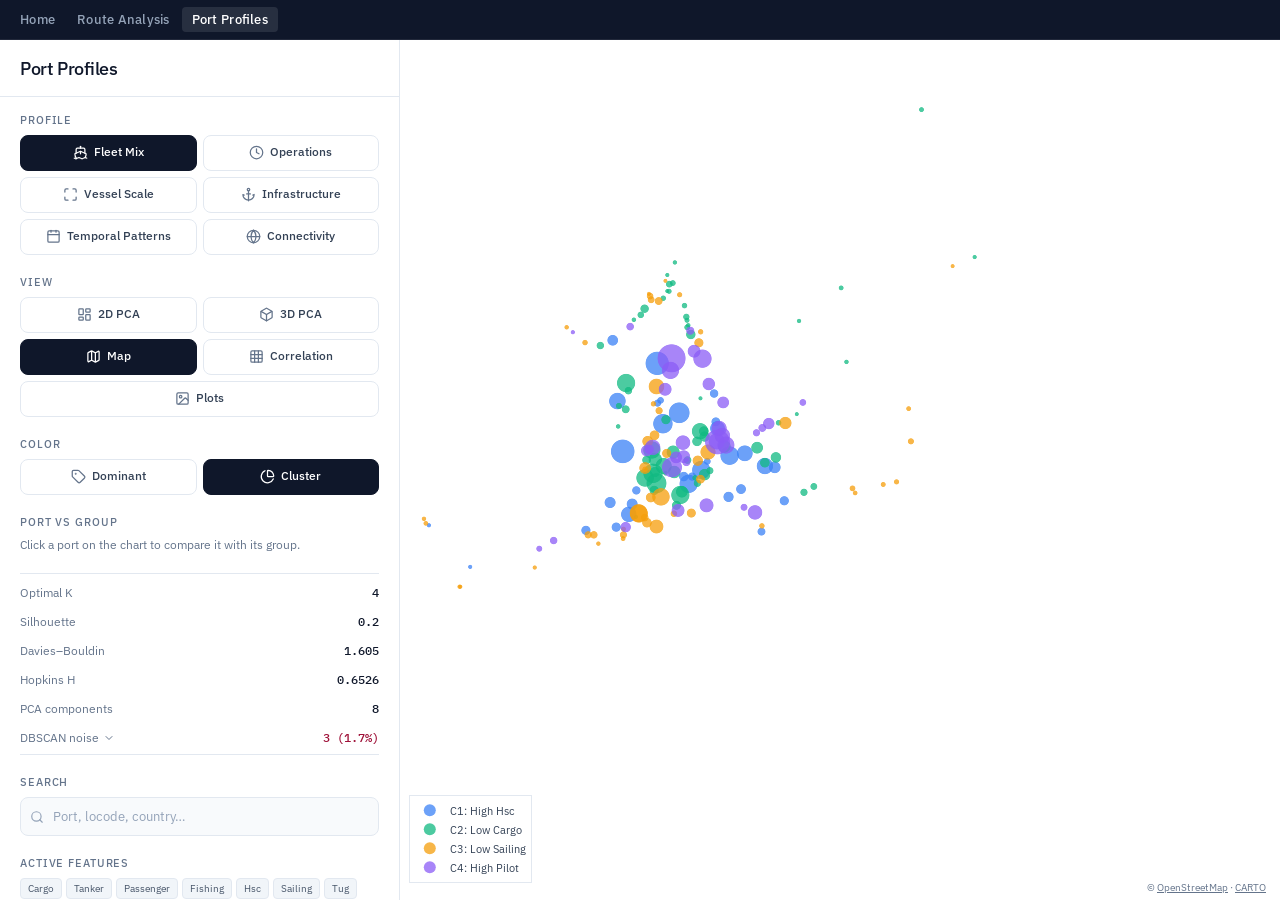
==== port_dashboard.html @ ca010302 "Deploy updated maritime dashboards suite and verification plots" ====
<!DOCTYPE html><html lang="en"> <head><meta charset="UTF-8"><meta name="viewport" content="width=device-width, initial-scale=1.0"><title>Port Profiles</title><link rel="preconnect" href="https://fonts.googleapis.com"><link rel="preconnect" href="https://fonts.gstatic.com" crossorigin><link href="https://fonts.googleapis.com/css2?family=IBM+Plex+Mono:wght@400;500&family=IBM+Plex+Sans:wght@400;500;600;700&display=swap" rel="stylesheet"><link rel="stylesheet" href="./_astro/index.-BiP01mc.css">
<link rel="stylesheet" href="./_astro/port_dashboard.BfsvwKS2.css"></head> <body class="port-dashboard"> <a class="skip-link" href="#main">Skip to content</a> <header class="app-bar"> <nav class="app-nav" aria-label="Site"> <a href="index.html"> Home </a><a href="routes_map.html"> Route Analysis </a><a href="port_dashboard.html" class="active" aria-current="page"> Port Profiles </a> </nav> <button type="button" class="app-bar__controls" id="sidebarToggle" aria-expanded="false" aria-controls="sidebar">
Controls
</button> </header> <script>
  (function () {
    var btn = document.getElementById("sidebarToggle");
    if (!btn) return;
    function setOpen(open) {
      document.body.classList.toggle("sidebar-open", open);
      btn.setAttribute("aria-expanded", open ? "true" : "false");
    }
    btn.addEventListener("click", function (e) {
      e.stopPropagation();
      setOpen(!document.body.classList.contains("sidebar-open"));
    });
    document.addEventListener("click", function (e) {
      if (!document.body.classList.contains("sidebar-open")) return;
      var t = e.target;
      if (!(t instanceof Element)) return;
      if (t.closest("#sidebar") || t.closest("#sidebarToggle")) return;
      setOpen(false);
    });
    window.addEventListener("resize", function () {
      if (window.innerWidth > 1100) setOpen(false);
    });
  })();
</script> <div id="main">  <style>astro-island,astro-slot,astro-static-slot{display:contents}</style><script>(()=>{var e=async t=>{await(await t())()};(self.Astro||(self.Astro={})).load=e;window.dispatchEvent(new Event("astro:load"));})();</script><script>(()=>{var A=Object.defineProperty;var g=(i,o,a)=>o in i?A(i,o,{enumerable:!0,configurable:!0,writable:!0,value:a}):i[o]=a;var d=(i,o,a)=>g(i,typeof o!="symbol"?o+"":o,a);{let i={0:t=>m(t),1:t=>a(t),2:t=>new RegExp(t),3:t=>new Date(t),4:t=>new Map(a(t)),5:t=>new Set(a(t)),6:t=>BigInt(t),7:t=>new URL(t),8:t=>new Uint8Array(t),9:t=>new Uint16Array(t),10:t=>new Uint32Array(t),11:t=>1/0*t},o=t=>{let[l,e]=t;return l in i?i[l](e):void 0},a=t=>t.map(o),m=t=>typeof t!="object"||t===null?t:Object.fromEntries(Object.entries(t).map(([l,e])=>[l,o(e)]));class y extends HTMLElement{constructor(){super(...arguments);d(this,"Component");d(this,"hydrator");d(this,"hydrate",async()=>{var b;if(!this.hydrator||!this.isConnected)return;let e=(b=this.parentElement)==null?void 0:b.closest("astro-island[ssr]");if(e){e.addEventListener("astro:hydrate",this.hydrate,{once:!0});return}let c=this.querySelectorAll("astro-slot"),n={},h=this.querySelectorAll("template[data-astro-template]");for(let r of h){let s=r.closest(this.tagName);s!=null&&s.isSameNode(this)&&(n[r.getAttribute("data-astro-template")||"default"]=r.innerHTML,r.remove())}for(let r of c){let s=r.closest(this.tagName);s!=null&&s.isSameNode(this)&&(n[r.getAttribute("name")||"default"]=r.innerHTML)}let p;try{p=this.hasAttribute("props")?m(JSON.parse(this.getAttribute("props"))):{}}catch(r){let s=this.getAttribute("component-url")||"<unknown>",v=this.getAttribute("component-export");throw v&&(s+=` (export ${v})`),console.error(`[hydrate] Error parsing props for component ${s}`,this.getAttribute("props"),r),r}let u;await this.hydrator(this)(this.Component,p,n,{client:this.getAttribute("client")}),this.removeAttribute("ssr"),this.dispatchEvent(new CustomEvent("astro:hydrate"))});d(this,"unmount",()=>{this.isConnected||this.dispatchEvent(new CustomEvent("astro:unmount"))})}disconnectedCallback(){document.removeEventListener("astro:after-swap",this.unmount),document.addEventListener("astro:after-swap",this.unmount,{once:!0})}connectedCallback(){if(!this.hasAttribute("await-children")||document.readyState==="interactive"||document.readyState==="complete")this.childrenConnectedCallback();else{let e=()=>{document.removeEventListener("DOMContentLoaded",e),c.disconnect(),this.childrenConnectedCallback()},c=new MutationObserver(()=>{var n;((n=this.lastChild)==null?void 0:n.nodeType)===Node.COMMENT_NODE&&this.lastChild.nodeValue==="astro:end"&&(this.lastChild.remove(),e())});c.observe(this,{childList:!0}),document.addEventListener("DOMContentLoaded",e)}}async childrenConnectedCallback(){let e=this.getAttribute("before-hydration-url");e&&await import(e),this.start()}async start(){let e=JSON.parse(this.getAttribute("opts")),c=this.getAttribute("client");if(Astro[c]===void 0){window.addEventListener(`astro:${c}`,()=>this.start(),{once:!0});return}try{await Astro[c](async()=>{let n=this.getAttribute("renderer-url"),[h,{default:p}]=await Promise.all([import(this.getAttribute("component-url")),n?import(n):()=>()=>{}]),u=this.getAttribute("component-export")||"default";if(!u.includes("."))this.Component=h[u];else{this.Component=h;for(let f of u.split("."))this.Component=this.Component[f]}return this.hydrator=p,this.hydrate},e,this)}catch(n){console.error(`[astro-island] Error hydrating ${this.getAttribute("component-url")}`,n)}}attributeChangedCallback(){this.hydrate()}}d(y,"observedAttributes",["props"]),customElements.get("astro-island")||customElements.define("astro-island",y)}})();</script><astro-island uid="Z1Ybyt6" prefix="r1" component-url="./_astro/PortDashboardApp.Bq33Ohit.js" component-export="PortDashboardApp" renderer-url="./_astro/client.Bz692-Ao.js" props="{}" ssr client="load" opts="{&quot;name&quot;:&quot;PortDashboardApp&quot;,&quot;value&quot;:true}" await-children><div class="main-container"><aside id="sidebar"><header class="sidebar-header"><h1>Port Profiles</h1></header><div class="controls"><div class="control-section"><h2 class="section-title">Profile</h2><div class="btn-grid" style="grid-template-columns:repeat(2, minmax(0, 1fr))"><button type="button" aria-pressed="true" class="toggle-btn is-active"><svg xmlns="http://www.w3.org/2000/svg" width="24" height="24" viewBox="0 0 24 24" fill="none" stroke="currentColor" stroke-width="2" stroke-linecap="round" stroke-linejoin="round" class="lucide lucide-ship" aria-hidden="true"><path d="M12 10.189V14"></path><path d="M12 2v3"></path><path d="M19 13V7a2 2 0 0 0-2-2H7a2 2 0 0 0-2 2v6"></path><path d="M19.38 20A11.6 11.6 0 0 0 21 14l-8.188-3.639a2 2 0 0 0-1.624 0L3 14a11.6 11.6 0 0 0 2.81 7.76"></path><path d="M2 21c.6.5 1.2 1 2.5 1 2.5 0 2.5-2 5-2 1.3 0 1.9.5 2.5 1s1.2 1 2.5 1c2.5 0 2.5-2 5-2 1.3 0 1.9.5 2.5 1"></path></svg> <!-- -->Fleet Mix</button><button type="button" aria-pressed="false" class="toggle-btn"><svg xmlns="http://www.w3.org/2000/svg" width="24" height="24" viewBox="0 0 24 24" fill="none" stroke="currentColor" stroke-width="2" stroke-linecap="round" stroke-linejoin="round" class="lucide lucide-clock" aria-hidden="true"><circle cx="12" cy="12" r="10"></circle><path d="M12 6v6l4 2"></path></svg> <!-- -->Operations</button><button type="button" aria-pressed="false" class="toggle-btn"><svg xmlns="http://www.w3.org/2000/svg" width="24" height="24" viewBox="0 0 24 24" fill="none" stroke="currentColor" stroke-width="2" stroke-linecap="round" stroke-linejoin="round" class="lucide lucide-maximize" aria-hidden="true"><path d="M8 3H5a2 2 0 0 0-2 2v3"></path><path d="M21 8V5a2 2 0 0 0-2-2h-3"></path><path d="M3 16v3a2 2 0 0 0 2 2h3"></path><path d="M16 21h3a2 2 0 0 0 2-2v-3"></path></svg> <!-- -->Vessel Scale</button><button type="button" aria-pressed="false" class="toggle-btn"><svg xmlns="http://www.w3.org/2000/svg" width="24" height="24" viewBox="0 0 24 24" fill="none" stroke="currentColor" stroke-width="2" stroke-linecap="round" stroke-linejoin="round" class="lucide lucide-anchor" aria-hidden="true"><path d="M12 6v16"></path><path d="m19 13 2-1a9 9 0 0 1-18 0l2 1"></path><path d="M9 11h6"></path><circle cx="12" cy="4" r="2"></circle></svg> <!-- -->Infrastructure</button><button type="button" aria-pressed="false" class="toggle-btn"><svg xmlns="http://www.w3.org/2000/svg" width="24" height="24" viewBox="0 0 24 24" fill="none" stroke="currentColor" stroke-width="2" stroke-linecap="round" stroke-linejoin="round" class="lucide lucide-calendar" aria-hidden="true"><path d="M8 2v3"></path><path d="M16 2v3"></path><rect x="3" y="3" width="18" height="18" rx="2"></rect><path d="M3 9h18"></path></svg> <!-- -->Temporal Patterns</button><button type="button" aria-pressed="false" class="toggle-btn"><svg xmlns="http://www.w3.org/2000/svg" width="24" height="24" viewBox="0 0 24 24" fill="none" stroke="currentColor" stroke-width="2" stroke-linecap="round" stroke-linejoin="round" class="lucide lucide-globe" aria-hidden="true"><circle cx="12" cy="12" r="10"></circle><path d="M12 2a14.5 14.5 0 0 0 0 20 14.5 14.5 0 0 0 0-20"></path><path d="M2 12h20"></path></svg> <!-- -->Connectivity</button></div></div><div class="control-section"><h2 class="section-title">View</h2><div class="btn-grid" style="grid-template-columns:repeat(2, minmax(0, 1fr))"><button type="button" aria-pressed="false" class="toggle-btn"><svg xmlns="http://www.w3.org/2000/svg" width="24" height="24" viewBox="0 0 24 24" fill="none" stroke="currentColor" stroke-width="2" stroke-linecap="round" stroke-linejoin="round" class="lucide lucide-layout-dashboard" aria-hidden="true"><rect width="7" height="9" x="3" y="3" rx="1"></rect><rect width="7" height="5" x="14" y="3" rx="1"></rect><rect width="7" height="9" x="14" y="12" rx="1"></rect><rect width="7" height="5" x="3" y="16" rx="1"></rect></svg> <!-- -->2D PCA</button><button type="button" aria-pressed="false" class="toggle-btn"><svg xmlns="http://www.w3.org/2000/svg" width="24" height="24" viewBox="0 0 24 24" fill="none" stroke="currentColor" stroke-width="2" stroke-linecap="round" stroke-linejoin="round" class="lucide lucide-box" aria-hidden="true"><path d="M21 8a2 2 0 0 0-1-1.73l-7-4a2 2 0 0 0-2 0l-7 4A2 2 0 0 0 3 8v8a2 2 0 0 0 1 1.73l7 4a2 2 0 0 0 2 0l7-4A2 2 0 0 0 21 16Z"></path><path d="m3.3 7 8.7 5 8.7-5"></path><path d="M12 22V12"></path></svg> <!-- -->3D PCA</button><button type="button" aria-pressed="true" class="toggle-btn is-active"><svg xmlns="http://www.w3.org/2000/svg" width="24" height="24" viewBox="0 0 24 24" fill="none" stroke="currentColor" stroke-width="2" stroke-linecap="round" stroke-linejoin="round" class="lucide lucide-map" aria-hidden="true"><path d="M14.106 5.553a2 2 0 0 0 1.788 0l3.659-1.83A1 1 0 0 1 21 4.619v12.764a1 1 0 0 1-.553.894l-4.553 2.277a2 2 0 0 1-1.788 0l-4.212-2.106a2 2 0 0 0-1.788 0l-3.659 1.83A1 1 0 0 1 3 19.381V6.618a1 1 0 0 1 .553-.894l4.553-2.277a2 2 0 0 1 1.788 0z"></path><path d="M15 5.764v15"></path><path d="M9 3.236v15"></path></svg> <!-- -->Map</button><button type="button" aria-pressed="false" class="toggle-btn"><svg xmlns="http://www.w3.org/2000/svg" width="24" height="24" viewBox="0 0 24 24" fill="none" stroke="currentColor" stroke-width="2" stroke-linecap="round" stroke-linejoin="round" class="lucide lucide-grid3x3 lucide-grid-3x3" aria-hidden="true"><rect width="18" height="18" x="3" y="3" rx="2"></rect><path d="M3 9h18"></path><path d="M3 15h18"></path><path d="M9 3v18"></path><path d="M15 3v18"></path></svg> <!-- -->Correlation</button><button type="button" aria-pressed="false" class="toggle-btn" style="grid-column:span 2"><svg xmlns="http://www.w3.org/2000/svg" width="24" height="24" viewBox="0 0 24 24" fill="none" stroke="currentColor" stroke-width="2" stroke-linecap="round" stroke-linejoin="round" class="lucide lucide-image" aria-hidden="true"><rect width="18" height="18" x="3" y="3" rx="2" ry="2"></rect><circle cx="9" cy="9" r="2"></circle><path d="m21 15-3.086-3.086a2 2 0 0 0-2.828 0L6 21"></path></svg> <!-- -->Plots</button></div></div><div class="control-section"><h2 class="section-title">Color</h2><div class="btn-grid" style="grid-template-columns:repeat(2, minmax(0, 1fr))"><button type="button" aria-pressed="false" class="toggle-btn" id="c_dominant"><svg xmlns="http://www.w3.org/2000/svg" width="24" height="24" viewBox="0 0 24 24" fill="none" stroke="currentColor" stroke-width="2" stroke-linecap="round" stroke-linejoin="round" class="lucide lucide-tag" aria-hidden="true"><path d="M12.586 2.586A2 2 0 0 0 11.172 2H4a2 2 0 0 0-2 2v7.172a2 2 0 0 0 .586 1.414l8.704 8.704a2.426 2.426 0 0 0 3.42 0l6.58-6.58a2.426 2.426 0 0 0 0-3.42z"></path><circle cx="7.5" cy="7.5" r=".5" fill="currentColor"></circle></svg> Dominant</button><button type="button" aria-pressed="true" class="toggle-btn is-active" id="c_cluster"><svg xmlns="http://www.w3.org/2000/svg" width="24" height="24" viewBox="0 0 24 24" fill="none" stroke="currentColor" stroke-width="2" stroke-linecap="round" stroke-linejoin="round" class="lucide lucide-chart-pie" aria-hidden="true"><path d="M21 12c.552 0 1.005-.449.95-.998a10 10 0 0 0-8.953-8.951c-.55-.055-.998.398-.998.95v8a1 1 0 0 0 1 1z"></path><path d="M21.21 15.89A10 10 0 1 1 8 2.83"></path></svg> Cluster</button></div></div><div class="control-section"><div class="compare-head"><h2 class="section-title">Port vs group</h2></div><p class="compare-hint">Click a port on the chart to compare it with its group.</p></div><div class="metric-card"><div class="metric-row"><span class="metric-row__label">Optimal K</span><span class="metric-row__value">4</span></div><div class="metric-row"><span class="metric-row__label">Silhouette</span><span class="metric-row__value">0.2</span></div><div class="metric-row"><span class="metric-row__label">Davies–Bouldin</span><span class="metric-row__value">1.605</span></div><div class="metric-row"><span class="metric-row__label">Hopkins H</span><span class="metric-row__value">0.6526</span></div><div class="metric-row"><span class="metric-row__label">PCA components</span><span class="metric-row__value">8</span></div><button type="button" class="metric-row metric-row--btn"><span class="metric-row__label">DBSCAN noise<svg xmlns="http://www.w3.org/2000/svg" width="12" height="12" viewBox="0 0 24 24" fill="none" stroke="currentColor" stroke-width="2" stroke-linecap="round" stroke-linejoin="round" class="lucide lucide-chevron-down metric-row__chevron" aria-hidden="true"><path d="m6 9 6 6 6-6"></path></svg></span><span class="metric-row__badge">3<!-- --> (<!-- -->1.7<!-- -->%)</span></button></div><div class="control-section"><h2 class="section-title">Search</h2><div class="search-field"><label for="portSearch" class="visually-hidden">Search port</label><svg xmlns="http://www.w3.org/2000/svg" width="14" height="14" viewBox="0 0 24 24" fill="none" stroke="currentColor" stroke-width="2" stroke-linecap="round" stroke-linejoin="round" class="lucide lucide-search search-field__icon" aria-hidden="true"><path d="m21 21-4.34-4.34"></path><circle cx="11" cy="11" r="8"></circle></svg><input id="portSearch" name="portSearch" type="search" autoComplete="off" spellcheck="false" placeholder="Port, locode, country…" value=""/></div></div><div class="control-section"><h2 class="section-title">Active features</h2><div class="feat-tiles"><div class="feat-tile">Cargo</div><div class="feat-tile">Tanker</div><div class="feat-tile">Passenger</div><div class="feat-tile">Fishing</div><div class="feat-tile">Hsc</div><div class="feat-tile">Sailing</div><div class="feat-tile">Tug</div><div class="feat-tile">Dredging</div><div class="feat-tile">Towing</div><div class="feat-tile">Pilot</div><div class="feat-tile">Sar</div><div class="feat-tile">Other</div></div></div></div></aside><div class="content content--map"><div class="chart-card"><div id="chart" style="display:block"></div></div><p class="map-attrib">©<!-- --> <a href="https://www.openstreetmap.org/copyright">OpenStreetMap</a> · <a href="https://carto.com/attributions">CARTO</a></p></div></div><!--astro:end--></astro-island>  </div> </body></html>
---- _astro/index.-BiP01mc.css ----
*{box-sizing:border-box;margin:0;padding:0}:root{--accent: #3b82f6;--app-bar-bg: #0f172a;--sidebar-bg: #ffffff;--bg: #f8fafc;--border: #e2e8f0;--text: #0f172a;--text-body: #334155;--text-muted: #64748b;--app-bar-height: 40px;--sidebar-width: 400px;--sidebar-pad: 20px;--font: "IBM Plex Sans", sans-serif;--font-mono: "IBM Plex Mono", ui-monospace, monospace;--fs-title: 18px;--fs-brand: 14px;--fs-control: 13px;--fs-label: 11px;--radius: 8px;--focus-ring: 2px solid var(--accent);--ease: cubic-bezier(.4, 0, .2, 1)}html{color-scheme:light}body{font-family:var(--font);background:var(--bg);color:var(--text-body);min-height:100vh;height:100vh;display:flex;flex-direction:column;overflow:hidden;font-kerning:normal;font-feature-settings:"kern" 1,"liga" 1;text-rendering:optimizeLegibility}#main{flex:1;min-height:0;min-width:0;display:flex;flex-direction:column;overflow:hidden;position:relative}.visually-hidden{position:absolute;width:1px;height:1px;padding:0;margin:-1px;overflow:hidden;clip:rect(0,0,0,0);white-space:nowrap;border:0}.skip-link{position:absolute;left:12px;top:8px;z-index:3000;background:#fff;color:var(--text);padding:8px 12px;border-radius:var(--radius);font-size:var(--fs-control);font-weight:600;text-decoration:none;transform:translateY(-200%)}.skip-link:focus{transform:none}.skip-link:focus-visible{outline:var(--focus-ring);outline-offset:2px}@media(prefers-reduced-motion:reduce){*,*:before,*:after{animation-duration:.01ms!important;animation-iteration-count:1!important;transition-duration:.01ms!important;scroll-behavior:auto!important}}.app-bar{background:var(--app-bar-bg);padding:0 10px;display:flex;align-items:center;justify-content:space-between;gap:8px;height:var(--app-bar-height);flex-shrink:0;z-index:2000;position:sticky;top:0;border-bottom:1px solid rgba(255,255,255,.08)}.app-nav{display:flex;align-items:center;gap:2px;min-width:0}.app-nav a{color:#94a3b8;text-decoration:none;font-size:13px;font-weight:500;letter-spacing:.02em;line-height:1;padding:6px 10px;border-radius:4px;white-space:nowrap;transition:color .15s var(--ease),background-color .15s var(--ease)}.app-nav a:hover{color:#f1f5f9;background:#ffffff0f}.app-nav a:focus-visible{outline:var(--focus-ring);outline-offset:2px;color:#fff}.app-nav a.active{color:#fff;background:#ffffff1a}.app-bar__controls{display:none;margin-left:auto;background:transparent;border:none;color:#f1f5f9;font:inherit;font-size:13px;font-weight:500;padding:6px 10px;border-radius:4px;cursor:pointer}.app-bar__controls:hover{background:#ffffff0f}.app-bar__controls:focus-visible{outline:var(--focus-ring);outline-offset:2px}@media(max-width:1100px){.app-bar__controls{display:inline-flex;align-items:center}}.main-container{display:flex;flex:1;min-height:0;overflow:hidden}#sidebar{width:var(--sidebar-width);background:var(--sidebar-bg);display:flex;flex-direction:column;border-right:1px solid var(--border);z-index:3;flex-shrink:0;overflow:hidden}.sidebar-header{padding:18px var(--sidebar-pad) 16px;background:var(--sidebar-bg);border-bottom:1px solid var(--border)}.sidebar-header h1{font-size:var(--fs-title);font-weight:500;letter-spacing:-.02em;color:var(--text);margin:0;line-height:1.2;min-width:0}.stats-row{display:grid;gap:8px;padding:12px var(--sidebar-pad);background:var(--sidebar-bg);border-bottom:1px solid var(--border)}#sidebar>.stats-row:last-child{margin-top:auto;border-bottom:none;border-top:1px solid var(--border)}.stat-card{text-align:left;padding:8px 10px;background:var(--bg);border-radius:var(--radius);border:1px solid var(--border);min-width:0}.stat-value{font-family:var(--font-mono);font-size:15px;font-weight:500;color:var(--text);font-variant-numeric:tabular-nums lining-nums;overflow-wrap:break-word;line-height:1.2}.stat-label{font-size:var(--fs-label);color:var(--text-muted);text-transform:uppercase;margin-top:3px;font-weight:500;letter-spacing:.08em}.controls{padding:16px var(--sidebar-pad) 20px;flex:1;overflow-y:auto;min-height:0}.control-section{margin-bottom:20px}.control-section .search-field{margin-bottom:0}.section-title{font-size:var(--fs-label);text-transform:uppercase;color:var(--text-muted);margin:0 0 8px;letter-spacing:.08em;font-weight:500}.section-title--flush{padding:12px var(--sidebar-pad) 6px;margin-bottom:0}.control-group{margin-bottom:14px}.control-group:last-child{margin-bottom:0}.control-group label{display:flex;justify-content:space-between;font-size:var(--fs-control);margin-bottom:8px;color:var(--text-body);font-weight:500}.control-group label span{color:var(--text);font-family:var(--font-mono);font-weight:500;font-variant-numeric:tabular-nums}.btn-grid{display:grid;gap:6px}.btn-grid--padded{padding:0 var(--sidebar-pad) 12px}.toggle-group{display:flex;gap:6px;flex-wrap:wrap}.toggle-btn{padding:7px 10px;background:#fff;border:1px solid var(--border);border-radius:var(--radius);color:var(--text-body);font-size:12px;font-weight:500;font-family:inherit;line-height:1.2;cursor:pointer;touch-action:manipulation;display:flex;align-items:center;justify-content:center;gap:6px;min-width:0;min-height:36px;transition:background-color .15s var(--ease),border-color .15s var(--ease),color .15s var(--ease)}.toggle-btn svg{width:15px;height:15px;flex-shrink:0;color:var(--text-muted)}.toggle-btn--stack{flex-direction:column;gap:6px;padding:8px 6px}.toggle-btn--block{width:100%}.toggle-btn:hover:not(:disabled){background:var(--bg);border-color:#cbd5e1;color:var(--text)}.toggle-btn:hover:not(:disabled) svg{color:var(--text)}.toggle-btn:focus{outline:none}.toggle-btn:focus-visible{outline:var(--focus-ring);outline-offset:2px}.toggle-btn.is-active{background:var(--text);border-color:var(--text);color:#fff}.toggle-btn.is-active svg{color:#fff}.toggle-btn:disabled,.toggle-btn.is-disabled{opacity:.45;cursor:not-allowed;pointer-events:none}.search-field{position:relative;margin-bottom:16px}.search-field__icon{position:absolute;left:10px;top:50%;transform:translateY(-50%);color:#94a3b8;pointer-events:none}.search-field input{width:100%;padding:10px 12px 10px 32px;background:var(--bg);border:1px solid var(--border);border-radius:var(--radius);color:var(--text);font-size:var(--fs-control);font-family:inherit;transition:border-color .15s ease,box-shadow .15s ease}.search-field input::placeholder{color:#94a3b8}.search-field input:focus{border-color:var(--accent);outline:none;box-shadow:0 0 0 3px #3b82f626}.search-field input:focus-visible{outline:var(--focus-ring);outline-offset:2px}input[type=range]{width:100%;height:6px;-webkit-appearance:none;appearance:none;background:transparent;border-radius:3px;outline:none}input[type=range]:focus-visible{outline:var(--focus-ring);outline-offset:4px}input[type=range]::-webkit-slider-runnable-track{height:6px;background:var(--border);border-radius:3px}input[type=range]::-webkit-slider-thumb{-webkit-appearance:none;width:20px;height:20px;background:#fff;border:2px solid var(--accent);border-radius:50%;cursor:pointer;margin-top:-7px}input[type=range]::-moz-range-track{height:6px;background:var(--border);border:none;border-radius:3px}input[type=range]::-moz-range-thumb{width:20px;height:20px;background:#fff;border:2px solid var(--accent);border-radius:50%;cursor:pointer}.range-ends{display:flex;justify-content:space-between;margin-top:4px;font-size:var(--fs-label);color:var(--text-muted);font-variant-numeric:tabular-nums}input[type=text],input[type=search]{font-family:inherit}#routes-fallback{position:absolute;inset:0;z-index:4;background:var(--bg)}@media(max-width:1100px){#sidebar{position:fixed;top:var(--app-bar-height);left:0;bottom:0;height:auto;z-index:1500;transform:translate(-100%);transition:transform .2s var(--ease);box-shadow:none}body.sidebar-open #sidebar{transform:none;box-shadow:8px 0 24px #0f172a29}.map-stage:after,.content:after{content:"";position:absolute;inset:0;background:#0f172a59;z-index:1400;opacity:0;pointer-events:none;transition:opacity .2s var(--ease)}body.sidebar-open .map-stage:after,body.sidebar-open .content:after{opacity:1;pointer-events:auto}}
---- _astro/port_dashboard.BfsvwKS2.css ----
body.port-dashboard{user-select:text}.content{flex:1;min-width:0;display:flex;flex-direction:column;background:var(--bg);padding:24px;overflow:hidden;position:relative}.content--map{padding:0;background:#e2e8f0;position:relative}.content--map .chart-card{border:none;border-radius:0;padding:0}.map-attrib{position:absolute;right:8px;bottom:4px;z-index:20;font-size:10px;color:var(--text-muted);background:#ffffffe6;padding:2px 6px;border-radius:4px}.map-attrib a{color:inherit}.chart-card{background:#fff;border-radius:12px;border:1px solid var(--border);flex:1;display:flex;flex-direction:column;padding:8px;overflow:hidden}#chart{flex:1;width:100%;height:100%;min-height:0}.feat-tiles{display:flex;flex-wrap:wrap;gap:4px}.feat-tile{font-size:10px;padding:3px 7px;background:#f1f5f9;border-radius:4px;color:#475569;border:1px solid var(--border);cursor:help;transition:background-color .15s ease,color .15s ease,border-color .15s ease}.feat-tile:hover{background:#e2e8f0;color:var(--text);border-color:#cbd5e1}.plots-grid{display:flex;flex-direction:column;gap:24px;padding:16px;overflow-y:auto;height:100%}.plots-grid__pair{display:grid;grid-template-columns:1fr 1fr;gap:20px}.plot-card{background:var(--bg);border:1px solid var(--border);border-radius:var(--radius);padding:16px;display:flex;flex-direction:column;align-items:center}.plot-card--wide{width:100%}.plot-card__title{font-size:12px;margin:0 0 12px;color:var(--text);font-weight:600}.plot-card__img{max-width:100%;border-radius:6px;box-shadow:0 1px 3px #0000000d;border:1px solid var(--border)}.plot-card--wide .plot-card__img{max-width:70%}.plot-card__caption{font-size:11px;color:var(--text-muted);margin:10px 0 0;text-align:center;line-height:1.4}.metric-card{margin-bottom:20px;padding:4px 0 2px;border-top:1px solid var(--border);border-bottom:1px solid var(--border)}.metric-row{display:flex;justify-content:space-between;align-items:center;gap:12px;width:100%;padding:7px 0;font:inherit;color:inherit;background:none;border:none;text-align:left}.metric-row--btn{cursor:pointer;appearance:none}.metric-row__label{font-size:12px;color:var(--text-muted);display:inline-flex;align-items:center;gap:4px}.metric-row__value{font-family:var(--font-mono);font-size:12px;font-weight:500;color:var(--text);font-variant-numeric:tabular-nums}.metric-row__badge{font-family:var(--font-mono);font-size:12px;font-weight:500;color:#9f1239;font-variant-numeric:tabular-nums}.metric-row__chevron{color:var(--text-muted);transition:transform .15s var(--ease)}.metric-row__chevron.is-open{transform:rotate(180deg)}.metric-row__chevron.is-muted{opacity:.35}.anomaly-panel{margin:-8px 0 20px;padding:10px 12px;background:#fff1f2;border:1px solid #fecdd3;border-radius:var(--radius)}.anomaly-panel h3{font-size:10px;text-transform:uppercase;letter-spacing:.08em;color:#9f1239;margin:0 0 6px;font-weight:500;display:flex;align-items:center;gap:6px}.anomaly-panel p{color:#9f1239;margin:0 0 8px;font-size:12px;line-height:1.4}.anomaly-list{display:flex;flex-direction:column;gap:4px;max-height:120px;overflow-y:auto}.anomaly-row{display:flex;justify-content:space-between;align-items:center;gap:8px;font-size:12px}.anomaly-row span:first-child{font-weight:500;color:#9f1239}.anomaly-row span:last-child{color:var(--text-muted);font-variant-numeric:tabular-nums}.compare-head{display:flex;align-items:center;justify-content:space-between;gap:8px}.compare-head .section-title{margin-bottom:8px}.compare-clear{border:none;background:none;font:inherit;font-size:12px;color:var(--text-muted);cursor:pointer;padding:0}.compare-clear:hover{color:var(--text)}.compare-hint{margin:0;font-size:12px;color:var(--text-muted);line-height:1.4}.compare-card{border:1px solid var(--border);border-radius:var(--radius);padding:10px 12px 8px;background:#fff}.compare-card__title{font-size:14px;font-weight:600;color:var(--text);line-height:1.3}.compare-card__meta,.compare-card__kicker{font-size:12px;color:var(--text-muted);line-height:1.4;margin-top:4px}.compare-card__kicker{margin-top:8px;margin-bottom:8px;text-transform:uppercase;letter-spacing:.06em;font-size:11px}.compare-table{width:100%;border-collapse:collapse;font-size:12px}.compare-table th{text-align:left;font-size:10px;font-weight:500;letter-spacing:.06em;text-transform:uppercase;color:var(--text-muted);padding:4px 6px 4px 0;border-bottom:1px solid var(--border)}.compare-table th:nth-child(n+2),.compare-table td:nth-child(n+2){text-align:right;font-variant-numeric:tabular-nums}.compare-table td{padding:5px 6px 5px 0;color:var(--text-body);border-bottom:1px solid #f1f5f9}.compare-table tr:last-child td{border-bottom:none}.compare-delta--up{color:#15803d}.compare-delta--down{color:#b91c1c}.compare-delta--same{color:var(--text-muted)}.global-tooltip{position:fixed;background:#1e293b;color:#fff;padding:12px;border-radius:8px;font-size:11px;line-height:1.4;width:240px;box-shadow:0 10px 25px #0000004d;pointer-events:none;opacity:0;visibility:hidden;transition:opacity .1s ease,left 0s,top 0s;z-index:10000}.global-tooltip.visible{opacity:1;visibility:visible}
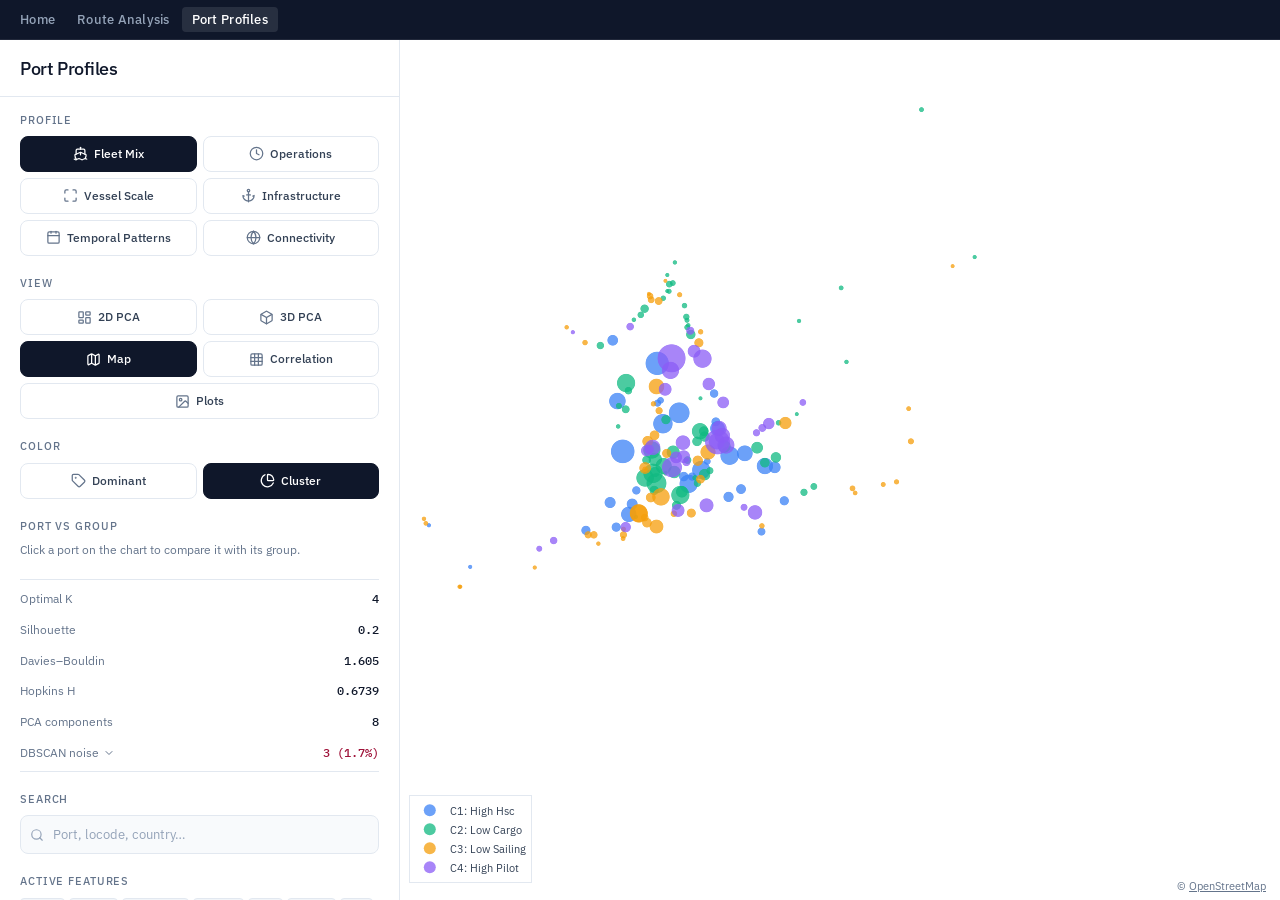
==== commit 31a798f2: "Deploy updated maritime dashboards suite and verification plots" ====
--- a/port_dashboard.html
+++ b/port_dashboard.html
@@ -1,5 +1,5 @@
-<!DOCTYPE html><html lang="en"> <head><meta charset="UTF-8"><meta name="viewport" content="width=device-width, initial-scale=1.0"><title>Port Profiles</title><link rel="preconnect" href="https://fonts.googleapis.com"><link rel="preconnect" href="https://fonts.gstatic.com" crossorigin><link href="https://fonts.googleapis.com/css2?family=IBM+Plex+Mono:wght@400;500&family=IBM+Plex+Sans:wght@400;500;600;700&display=swap" rel="stylesheet"><link rel="stylesheet" href="./_astro/index.-BiP01mc.css">
-<link rel="stylesheet" href="./_astro/port_dashboard.BfsvwKS2.css"></head> <body class="port-dashboard"> <a class="skip-link" href="#main">Skip to content</a> <header class="app-bar"> <nav class="app-nav" aria-label="Site"> <a href="index.html"> Home </a><a href="routes_map.html"> Route Analysis </a><a href="port_dashboard.html" class="active" aria-current="page"> Port Profiles </a> </nav> <button type="button" class="app-bar__controls" id="sidebarToggle" aria-expanded="false" aria-controls="sidebar">
+<!DOCTYPE html><html lang="en"> <head><meta charset="UTF-8"><meta name="viewport" content="width=device-width, initial-scale=1.0"><title>Port Profiles</title><link rel="preconnect" href="https://fonts.googleapis.com"><link rel="preconnect" href="https://fonts.gstatic.com" crossorigin><link href="https://fonts.googleapis.com/css2?family=IBM+Plex+Mono:wght@400;500&family=IBM+Plex+Sans:wght@400;500;600;700&display=swap" rel="stylesheet"><link rel="stylesheet" href="./_astro/index.BDLVE4A1.css">
+<link rel="stylesheet" href="./_astro/port_dashboard.DlilkOJf.css"></head> <body class="port-dashboard"> <a class="skip-link" href="#main">Skip to content</a> <header class="app-bar"> <nav class="app-nav" aria-label="Site"> <a href="index.html"> Home </a><a href="routes_map.html"> Route Analysis </a><a href="port_dashboard.html" class="active" aria-current="page"> Port Profiles </a> </nav> <button type="button" class="app-bar__controls" id="sidebarToggle" aria-expanded="false" aria-controls="sidebar">
 Controls
 </button> </header> <script>
   (function () {
@@ -24,4 +24,4 @@
       if (window.innerWidth > 1100) setOpen(false);
     });
   })();
-</script> <div id="main">  <style>astro-island,astro-slot,astro-static-slot{display:contents}</style><script>(()=>{var e=async t=>{await(await t())()};(self.Astro||(self.Astro={})).load=e;window.dispatchEvent(new Event("astro:load"));})();</script><script>(()=>{var A=Object.defineProperty;var g=(i,o,a)=>o in i?A(i,o,{enumerable:!0,configurable:!0,writable:!0,value:a}):i[o]=a;var d=(i,o,a)=>g(i,typeof o!="symbol"?o+"":o,a);{let i={0:t=>m(t),1:t=>a(t),2:t=>new RegExp(t),3:t=>new Date(t),4:t=>new Map(a(t)),5:t=>new Set(a(t)),6:t=>BigInt(t),7:t=>new URL(t),8:t=>new Uint8Array(t),9:t=>new Uint16Array(t),10:t=>new Uint32Array(t),11:t=>1/0*t},o=t=>{let[l,e]=t;return l in i?i[l](e):void 0},a=t=>t.map(o),m=t=>typeof t!="object"||t===null?t:Object.fromEntries(Object.entries(t).map(([l,e])=>[l,o(e)]));class y extends HTMLElement{constructor(){super(...arguments);d(this,"Component");d(this,"hydrator");d(this,"hydrate",async()=>{var b;if(!this.hydrator||!this.isConnected)return;let e=(b=this.parentElement)==null?void 0:b.closest("astro-island[ssr]");if(e){e.addEventListener("astro:hydrate",this.hydrate,{once:!0});return}let c=this.querySelectorAll("astro-slot"),n={},h=this.querySelectorAll("template[data-astro-template]");for(let r of h){let s=r.closest(this.tagName);s!=null&&s.isSameNode(this)&&(n[r.getAttribute("data-astro-template")||"default"]=r.innerHTML,r.remove())}for(let r of c){let s=r.closest(this.tagName);s!=null&&s.isSameNode(this)&&(n[r.getAttribute("name")||"default"]=r.innerHTML)}let p;try{p=this.hasAttribute("props")?m(JSON.parse(this.getAttribute("props"))):{}}catch(r){let s=this.getAttribute("component-url")||"<unknown>",v=this.getAttribute("component-export");throw v&&(s+=` (export ${v})`),console.error(`[hydrate] Error parsing props for component ${s}`,this.getAttribute("props"),r),r}let u;await this.hydrator(this)(this.Component,p,n,{client:this.getAttribute("client")}),this.removeAttribute("ssr"),this.dispatchEvent(new CustomEvent("astro:hydrate"))});d(this,"unmount",()=>{this.isConnected||this.dispatchEvent(new CustomEvent("astro:unmount"))})}disconnectedCallback(){document.removeEventListener("astro:after-swap",this.unmount),document.addEventListener("astro:after-swap",this.unmount,{once:!0})}connectedCallback(){if(!this.hasAttribute("await-children")||document.readyState==="interactive"||document.readyState==="complete")this.childrenConnectedCallback();else{let e=()=>{document.removeEventListener("DOMContentLoaded",e),c.disconnect(),this.childrenConnectedCallback()},c=new MutationObserver(()=>{var n;((n=this.lastChild)==null?void 0:n.nodeType)===Node.COMMENT_NODE&&this.lastChild.nodeValue==="astro:end"&&(this.lastChild.remove(),e())});c.observe(this,{childList:!0}),document.addEventListener("DOMContentLoaded",e)}}async childrenConnectedCallback(){let e=this.getAttribute("before-hydration-url");e&&await import(e),this.start()}async start(){let e=JSON.parse(this.getAttribute("opts")),c=this.getAttribute("client");if(Astro[c]===void 0){window.addEventListener(`astro:${c}`,()=>this.start(),{once:!0});return}try{await Astro[c](async()=>{let n=this.getAttribute("renderer-url"),[h,{default:p}]=await Promise.all([import(this.getAttribute("component-url")),n?import(n):()=>()=>{}]),u=this.getAttribute("component-export")||"default";if(!u.includes("."))this.Component=h[u];else{this.Component=h;for(let f of u.split("."))this.Component=this.Component[f]}return this.hydrator=p,this.hydrate},e,this)}catch(n){console.error(`[astro-island] Error hydrating ${this.getAttribute("component-url")}`,n)}}attributeChangedCallback(){this.hydrate()}}d(y,"observedAttributes",["props"]),customElements.get("astro-island")||customElements.define("astro-island",y)}})();</script><astro-island uid="Z1Ybyt6" prefix="r1" component-url="./_astro/PortDashboardApp.Bq33Ohit.js" component-export="PortDashboardApp" renderer-url="./_astro/client.Bz692-Ao.js" props="{}" ssr client="load" opts="{&quot;name&quot;:&quot;PortDashboardApp&quot;,&quot;value&quot;:true}" await-children><div class="main-container"><aside id="sidebar"><header class="sidebar-header"><h1>Port Profiles</h1></header><div class="controls"><div class="control-section"><h2 class="section-title">Profile</h2><div class="btn-grid" style="grid-template-columns:repeat(2, minmax(0, 1fr))"><button type="button" aria-pressed="true" class="toggle-btn is-active"><svg xmlns="http://www.w3.org/2000/svg" width="24" height="24" viewBox="0 0 24 24" fill="none" stroke="currentColor" stroke-width="2" stroke-linecap="round" stroke-linejoin="round" class="lucide lucide-ship" aria-hidden="true"><path d="M12 10.189V14"></path><path d="M12 2v3"></path><path d="M19 13V7a2 2 0 0 0-2-2H7a2 2 0 0 0-2 2v6"></path><path d="M19.38 20A11.6 11.6 0 0 0 21 14l-8.188-3.639a2 2 0 0 0-1.624 0L3 14a11.6 11.6 0 0 0 2.81 7.76"></path><path d="M2 21c.6.5 1.2 1 2.5 1 2.5 0 2.5-2 5-2 1.3 0 1.9.5 2.5 1s1.2 1 2.5 1c2.5 0 2.5-2 5-2 1.3 0 1.9.5 2.5 1"></path></svg> <!-- -->Fleet Mix</button><button type="button" aria-pressed="false" class="toggle-btn"><svg xmlns="http://www.w3.org/2000/svg" width="24" height="24" viewBox="0 0 24 24" fill="none" stroke="currentColor" stroke-width="2" stroke-linecap="round" stroke-linejoin="round" class="lucide lucide-clock" aria-hidden="true"><circle cx="12" cy="12" r="10"></circle><path d="M12 6v6l4 2"></path></svg> <!-- -->Operations</button><button type="button" aria-pressed="false" class="toggle-btn"><svg xmlns="http://www.w3.org/2000/svg" width="24" height="24" viewBox="0 0 24 24" fill="none" stroke="currentColor" stroke-width="2" stroke-linecap="round" stroke-linejoin="round" class="lucide lucide-maximize" aria-hidden="true"><path d="M8 3H5a2 2 0 0 0-2 2v3"></path><path d="M21 8V5a2 2 0 0 0-2-2h-3"></path><path d="M3 16v3a2 2 0 0 0 2 2h3"></path><path d="M16 21h3a2 2 0 0 0 2-2v-3"></path></svg> <!-- -->Vessel Scale</button><button type="button" aria-pressed="false" class="toggle-btn"><svg xmlns="http://www.w3.org/2000/svg" width="24" height="24" viewBox="0 0 24 24" fill="none" stroke="currentColor" stroke-width="2" stroke-linecap="round" stroke-linejoin="round" class="lucide lucide-anchor" aria-hidden="true"><path d="M12 6v16"></path><path d="m19 13 2-1a9 9 0 0 1-18 0l2 1"></path><path d="M9 11h6"></path><circle cx="12" cy="4" r="2"></circle></svg> <!-- -->Infrastructure</button><button type="button" aria-pressed="false" class="toggle-btn"><svg xmlns="http://www.w3.org/2000/svg" width="24" height="24" viewBox="0 0 24 24" fill="none" stroke="currentColor" stroke-width="2" stroke-linecap="round" stroke-linejoin="round" class="lucide lucide-calendar" aria-hidden="true"><path d="M8 2v3"></path><path d="M16 2v3"></path><rect x="3" y="3" width="18" height="18" rx="2"></rect><path d="M3 9h18"></path></svg> <!-- -->Temporal Patterns</button><button type="button" aria-pressed="false" class="toggle-btn"><svg xmlns="http://www.w3.org/2000/svg" width="24" height="24" viewBox="0 0 24 24" fill="none" stroke="currentColor" stroke-width="2" stroke-linecap="round" stroke-linejoin="round" class="lucide lucide-globe" aria-hidden="true"><circle cx="12" cy="12" r="10"></circle><path d="M12 2a14.5 14.5 0 0 0 0 20 14.5 14.5 0 0 0 0-20"></path><path d="M2 12h20"></path></svg> <!-- -->Connectivity</button></div></div><div class="control-section"><h2 class="section-title">View</h2><div class="btn-grid" style="grid-template-columns:repeat(2, minmax(0, 1fr))"><button type="button" aria-pressed="false" class="toggle-btn"><svg xmlns="http://www.w3.org/2000/svg" width="24" height="24" viewBox="0 0 24 24" fill="none" stroke="currentColor" stroke-width="2" stroke-linecap="round" stroke-linejoin="round" class="lucide lucide-layout-dashboard" aria-hidden="true"><rect width="7" height="9" x="3" y="3" rx="1"></rect><rect width="7" height="5" x="14" y="3" rx="1"></rect><rect width="7" height="9" x="14" y="12" rx="1"></rect><rect width="7" height="5" x="3" y="16" rx="1"></rect></svg> <!-- -->2D PCA</button><button type="button" aria-pressed="false" class="toggle-btn"><svg xmlns="http://www.w3.org/2000/svg" width="24" height="24" viewBox="0 0 24 24" fill="none" stroke="currentColor" stroke-width="2" stroke-linecap="round" stroke-linejoin="round" class="lucide lucide-box" aria-hidden="true"><path d="M21 8a2 2 0 0 0-1-1.73l-7-4a2 2 0 0 0-2 0l-7 4A2 2 0 0 0 3 8v8a2 2 0 0 0 1 1.73l7 4a2 2 0 0 0 2 0l7-4A2 2 0 0 0 21 16Z"></path><path d="m3.3 7 8.7 5 8.7-5"></path><path d="M12 22V12"></path></svg> <!-- -->3D PCA</button><button type="button" aria-pressed="true" class="toggle-btn is-active"><svg xmlns="http://www.w3.org/2000/svg" width="24" height="24" viewBox="0 0 24 24" fill="none" stroke="currentColor" stroke-width="2" stroke-linecap="round" stroke-linejoin="round" class="lucide lucide-map" aria-hidden="true"><path d="M14.106 5.553a2 2 0 0 0 1.788 0l3.659-1.83A1 1 0 0 1 21 4.619v12.764a1 1 0 0 1-.553.894l-4.553 2.277a2 2 0 0 1-1.788 0l-4.212-2.106a2 2 0 0 0-1.788 0l-3.659 1.83A1 1 0 0 1 3 19.381V6.618a1 1 0 0 1 .553-.894l4.553-2.277a2 2 0 0 1 1.788 0z"></path><path d="M15 5.764v15"></path><path d="M9 3.236v15"></path></svg> <!-- -->Map</button><button type="button" aria-pressed="false" class="toggle-btn"><svg xmlns="http://www.w3.org/2000/svg" width="24" height="24" viewBox="0 0 24 24" fill="none" stroke="currentColor" stroke-width="2" stroke-linecap="round" stroke-linejoin="round" class="lucide lucide-grid3x3 lucide-grid-3x3" aria-hidden="true"><rect width="18" height="18" x="3" y="3" rx="2"></rect><path d="M3 9h18"></path><path d="M3 15h18"></path><path d="M9 3v18"></path><path d="M15 3v18"></path></svg> <!-- -->Correlation</button><button type="button" aria-pressed="false" class="toggle-btn" style="grid-column:span 2"><svg xmlns="http://www.w3.org/2000/svg" width="24" height="24" viewBox="0 0 24 24" fill="none" stroke="currentColor" stroke-width="2" stroke-linecap="round" stroke-linejoin="round" class="lucide lucide-image" aria-hidden="true"><rect width="18" height="18" x="3" y="3" rx="2" ry="2"></rect><circle cx="9" cy="9" r="2"></circle><path d="m21 15-3.086-3.086a2 2 0 0 0-2.828 0L6 21"></path></svg> <!-- -->Plots</button></div></div><div class="control-section"><h2 class="section-title">Color</h2><div class="btn-grid" style="grid-template-columns:repeat(2, minmax(0, 1fr))"><button type="button" aria-pressed="false" class="toggle-btn" id="c_dominant"><svg xmlns="http://www.w3.org/2000/svg" width="24" height="24" viewBox="0 0 24 24" fill="none" stroke="currentColor" stroke-width="2" stroke-linecap="round" stroke-linejoin="round" class="lucide lucide-tag" aria-hidden="true"><path d="M12.586 2.586A2 2 0 0 0 11.172 2H4a2 2 0 0 0-2 2v7.172a2 2 0 0 0 .586 1.414l8.704 8.704a2.426 2.426 0 0 0 3.42 0l6.58-6.58a2.426 2.426 0 0 0 0-3.42z"></path><circle cx="7.5" cy="7.5" r=".5" fill="currentColor"></circle></svg> Dominant</button><button type="button" aria-pressed="true" class="toggle-btn is-active" id="c_cluster"><svg xmlns="http://www.w3.org/2000/svg" width="24" height="24" viewBox="0 0 24 24" fill="none" stroke="currentColor" stroke-width="2" stroke-linecap="round" stroke-linejoin="round" class="lucide lucide-chart-pie" aria-hidden="true"><path d="M21 12c.552 0 1.005-.449.95-.998a10 10 0 0 0-8.953-8.951c-.55-.055-.998.398-.998.95v8a1 1 0 0 0 1 1z"></path><path d="M21.21 15.89A10 10 0 1 1 8 2.83"></path></svg> Cluster</button></div></div><div class="control-section"><div class="compare-head"><h2 class="section-title">Port vs group</h2></div><p class="compare-hint">Click a port on the chart to compare it with its group.</p></div><div class="metric-card"><div class="metric-row"><span class="metric-row__label">Optimal K</span><span class="metric-row__value">4</span></div><div class="metric-row"><span class="metric-row__label">Silhouette</span><span class="metric-row__value">0.2</span></div><div class="metric-row"><span class="metric-row__label">Davies–Bouldin</span><span class="metric-row__value">1.605</span></div><div class="metric-row"><span class="metric-row__label">Hopkins H</span><span class="metric-row__value">0.6526</span></div><div class="metric-row"><span class="metric-row__label">PCA components</span><span class="metric-row__value">8</span></div><button type="button" class="metric-row metric-row--btn"><span class="metric-row__label">DBSCAN noise<svg xmlns="http://www.w3.org/2000/svg" width="12" height="12" viewBox="0 0 24 24" fill="none" stroke="currentColor" stroke-width="2" stroke-linecap="round" stroke-linejoin="round" class="lucide lucide-chevron-down metric-row__chevron" aria-hidden="true"><path d="m6 9 6 6 6-6"></path></svg></span><span class="metric-row__badge">3<!-- --> (<!-- -->1.7<!-- -->%)</span></button></div><div class="control-section"><h2 class="section-title">Search</h2><div class="search-field"><label for="portSearch" class="visually-hidden">Search port</label><svg xmlns="http://www.w3.org/2000/svg" width="14" height="14" viewBox="0 0 24 24" fill="none" stroke="currentColor" stroke-width="2" stroke-linecap="round" stroke-linejoin="round" class="lucide lucide-search search-field__icon" aria-hidden="true"><path d="m21 21-4.34-4.34"></path><circle cx="11" cy="11" r="8"></circle></svg><input id="portSearch" name="portSearch" type="search" autoComplete="off" spellcheck="false" placeholder="Port, locode, country…" value=""/></div></div><div class="control-section"><h2 class="section-title">Active features</h2><div class="feat-tiles"><div class="feat-tile">Cargo</div><div class="feat-tile">Tanker</div><div class="feat-tile">Passenger</div><div class="feat-tile">Fishing</div><div class="feat-tile">Hsc</div><div class="feat-tile">Sailing</div><div class="feat-tile">Tug</div><div class="feat-tile">Dredging</div><div class="feat-tile">Towing</div><div class="feat-tile">Pilot</div><div class="feat-tile">Sar</div><div class="feat-tile">Other</div></div></div></div></aside><div class="content content--map"><div class="chart-card"><div id="chart" style="display:block"></div></div><p class="map-attrib">©<!-- --> <a href="https://www.openstreetmap.org/copyright">OpenStreetMap</a> · <a href="https://carto.com/attributions">CARTO</a></p></div></div><!--astro:end--></astro-island>  </div> </body></html>+</script> <div id="main">  <style>astro-island,astro-slot,astro-static-slot{display:contents}</style><script>(()=>{var e=async t=>{await(await t())()};(self.Astro||(self.Astro={})).load=e;window.dispatchEvent(new Event("astro:load"));})();</script><script>(()=>{var A=Object.defineProperty;var g=(i,o,a)=>o in i?A(i,o,{enumerable:!0,configurable:!0,writable:!0,value:a}):i[o]=a;var d=(i,o,a)=>g(i,typeof o!="symbol"?o+"":o,a);{let i={0:t=>m(t),1:t=>a(t),2:t=>new RegExp(t),3:t=>new Date(t),4:t=>new Map(a(t)),5:t=>new Set(a(t)),6:t=>BigInt(t),7:t=>new URL(t),8:t=>new Uint8Array(t),9:t=>new Uint16Array(t),10:t=>new Uint32Array(t),11:t=>1/0*t},o=t=>{let[l,e]=t;return l in i?i[l](e):void 0},a=t=>t.map(o),m=t=>typeof t!="object"||t===null?t:Object.fromEntries(Object.entries(t).map(([l,e])=>[l,o(e)]));class y extends HTMLElement{constructor(){super(...arguments);d(this,"Component");d(this,"hydrator");d(this,"hydrate",async()=>{var b;if(!this.hydrator||!this.isConnected)return;let e=(b=this.parentElement)==null?void 0:b.closest("astro-island[ssr]");if(e){e.addEventListener("astro:hydrate",this.hydrate,{once:!0});return}let c=this.querySelectorAll("astro-slot"),n={},h=this.querySelectorAll("template[data-astro-template]");for(let r of h){let s=r.closest(this.tagName);s!=null&&s.isSameNode(this)&&(n[r.getAttribute("data-astro-template")||"default"]=r.innerHTML,r.remove())}for(let r of c){let s=r.closest(this.tagName);s!=null&&s.isSameNode(this)&&(n[r.getAttribute("name")||"default"]=r.innerHTML)}let p;try{p=this.hasAttribute("props")?m(JSON.parse(this.getAttribute("props"))):{}}catch(r){let s=this.getAttribute("component-url")||"<unknown>",v=this.getAttribute("component-export");throw v&&(s+=` (export ${v})`),console.error(`[hydrate] Error parsing props for component ${s}`,this.getAttribute("props"),r),r}let u;await this.hydrator(this)(this.Component,p,n,{client:this.getAttribute("client")}),this.removeAttribute("ssr"),this.dispatchEvent(new CustomEvent("astro:hydrate"))});d(this,"unmount",()=>{this.isConnected||this.dispatchEvent(new CustomEvent("astro:unmount"))})}disconnectedCallback(){document.removeEventListener("astro:after-swap",this.unmount),document.addEventListener("astro:after-swap",this.unmount,{once:!0})}connectedCallback(){if(!this.hasAttribute("await-children")||document.readyState==="interactive"||document.readyState==="complete")this.childrenConnectedCallback();else{let e=()=>{document.removeEventListener("DOMContentLoaded",e),c.disconnect(),this.childrenConnectedCallback()},c=new MutationObserver(()=>{var n;((n=this.lastChild)==null?void 0:n.nodeType)===Node.COMMENT_NODE&&this.lastChild.nodeValue==="astro:end"&&(this.lastChild.remove(),e())});c.observe(this,{childList:!0}),document.addEventListener("DOMContentLoaded",e)}}async childrenConnectedCallback(){let e=this.getAttribute("before-hydration-url");e&&await import(e),this.start()}async start(){let e=JSON.parse(this.getAttribute("opts")),c=this.getAttribute("client");if(Astro[c]===void 0){window.addEventListener(`astro:${c}`,()=>this.start(),{once:!0});return}try{await Astro[c](async()=>{let n=this.getAttribute("renderer-url"),[h,{default:p}]=await Promise.all([import(this.getAttribute("component-url")),n?import(n):()=>()=>{}]),u=this.getAttribute("component-export")||"default";if(!u.includes("."))this.Component=h[u];else{this.Component=h;for(let f of u.split("."))this.Component=this.Component[f]}return this.hydrator=p,this.hydrate},e,this)}catch(n){console.error(`[astro-island] Error hydrating ${this.getAttribute("component-url")}`,n)}}attributeChangedCallback(){this.hydrate()}}d(y,"observedAttributes",["props"]),customElements.get("astro-island")||customElements.define("astro-island",y)}})();</script><astro-island uid="qJqsh" prefix="r1" component-url="./_astro/PortDashboardApp.BaYHs5Jc.js" component-export="PortDashboardApp" renderer-url="./_astro/client.Bz692-Ao.js" props="{}" ssr client="load" opts="{&quot;name&quot;:&quot;PortDashboardApp&quot;,&quot;value&quot;:true}" await-children><div class="main-container"><aside id="sidebar"><header class="sidebar-header"><h1>Port Profiles</h1></header><div class="controls"><div class="control-section"><h2 class="section-title">Profile</h2><div class="btn-grid" style="grid-template-columns:repeat(2, minmax(0, 1fr))"><button type="button" aria-pressed="true" class="toggle-btn is-active"><svg xmlns="http://www.w3.org/2000/svg" width="24" height="24" viewBox="0 0 24 24" fill="none" stroke="currentColor" stroke-width="2" stroke-linecap="round" stroke-linejoin="round" class="lucide lucide-ship" aria-hidden="true"><path d="M12 10.189V14"></path><path d="M12 2v3"></path><path d="M19 13V7a2 2 0 0 0-2-2H7a2 2 0 0 0-2 2v6"></path><path d="M19.38 20A11.6 11.6 0 0 0 21 14l-8.188-3.639a2 2 0 0 0-1.624 0L3 14a11.6 11.6 0 0 0 2.81 7.76"></path><path d="M2 21c.6.5 1.2 1 2.5 1 2.5 0 2.5-2 5-2 1.3 0 1.9.5 2.5 1s1.2 1 2.5 1c2.5 0 2.5-2 5-2 1.3 0 1.9.5 2.5 1"></path></svg> <!-- -->Fleet Mix</button><button type="button" aria-pressed="false" class="toggle-btn"><svg xmlns="http://www.w3.org/2000/svg" width="24" height="24" viewBox="0 0 24 24" fill="none" stroke="currentColor" stroke-width="2" stroke-linecap="round" stroke-linejoin="round" class="lucide lucide-clock" aria-hidden="true"><circle cx="12" cy="12" r="10"></circle><path d="M12 6v6l4 2"></path></svg> <!-- -->Operations</button><button type="button" aria-pressed="false" class="toggle-btn"><svg xmlns="http://www.w3.org/2000/svg" width="24" height="24" viewBox="0 0 24 24" fill="none" stroke="currentColor" stroke-width="2" stroke-linecap="round" stroke-linejoin="round" class="lucide lucide-maximize" aria-hidden="true"><path d="M8 3H5a2 2 0 0 0-2 2v3"></path><path d="M21 8V5a2 2 0 0 0-2-2h-3"></path><path d="M3 16v3a2 2 0 0 0 2 2h3"></path><path d="M16 21h3a2 2 0 0 0 2-2v-3"></path></svg> <!-- -->Vessel Scale</button><button type="button" aria-pressed="false" class="toggle-btn"><svg xmlns="http://www.w3.org/2000/svg" width="24" height="24" viewBox="0 0 24 24" fill="none" stroke="currentColor" stroke-width="2" stroke-linecap="round" stroke-linejoin="round" class="lucide lucide-anchor" aria-hidden="true"><path d="M12 6v16"></path><path d="m19 13 2-1a9 9 0 0 1-18 0l2 1"></path><path d="M9 11h6"></path><circle cx="12" cy="4" r="2"></circle></svg> <!-- -->Infrastructure</button><button type="button" aria-pressed="false" class="toggle-btn"><svg xmlns="http://www.w3.org/2000/svg" width="24" height="24" viewBox="0 0 24 24" fill="none" stroke="currentColor" stroke-width="2" stroke-linecap="round" stroke-linejoin="round" class="lucide lucide-calendar" aria-hidden="true"><path d="M8 2v3"></path><path d="M16 2v3"></path><rect x="3" y="3" width="18" height="18" rx="2"></rect><path d="M3 9h18"></path></svg> <!-- -->Temporal Patterns</button><button type="button" aria-pressed="false" class="toggle-btn"><svg xmlns="http://www.w3.org/2000/svg" width="24" height="24" viewBox="0 0 24 24" fill="none" stroke="currentColor" stroke-width="2" stroke-linecap="round" stroke-linejoin="round" class="lucide lucide-globe" aria-hidden="true"><circle cx="12" cy="12" r="10"></circle><path d="M12 2a14.5 14.5 0 0 0 0 20 14.5 14.5 0 0 0 0-20"></path><path d="M2 12h20"></path></svg> <!-- -->Connectivity</button></div></div><div class="control-section"><h2 class="section-title">View</h2><div class="btn-grid" style="grid-template-columns:repeat(2, minmax(0, 1fr))"><button type="button" aria-pressed="false" class="toggle-btn"><svg xmlns="http://www.w3.org/2000/svg" width="24" height="24" viewBox="0 0 24 24" fill="none" stroke="currentColor" stroke-width="2" stroke-linecap="round" stroke-linejoin="round" class="lucide lucide-layout-dashboard" aria-hidden="true"><rect width="7" height="9" x="3" y="3" rx="1"></rect><rect width="7" height="5" x="14" y="3" rx="1"></rect><rect width="7" height="9" x="14" y="12" rx="1"></rect><rect width="7" height="5" x="3" y="16" rx="1"></rect></svg> <!-- -->2D PCA</button><button type="button" aria-pressed="false" class="toggle-btn"><svg xmlns="http://www.w3.org/2000/svg" width="24" height="24" viewBox="0 0 24 24" fill="none" stroke="currentColor" stroke-width="2" stroke-linecap="round" stroke-linejoin="round" class="lucide lucide-box" aria-hidden="true"><path d="M21 8a2 2 0 0 0-1-1.73l-7-4a2 2 0 0 0-2 0l-7 4A2 2 0 0 0 3 8v8a2 2 0 0 0 1 1.73l7 4a2 2 0 0 0 2 0l7-4A2 2 0 0 0 21 16Z"></path><path d="m3.3 7 8.7 5 8.7-5"></path><path d="M12 22V12"></path></svg> <!-- -->3D PCA</button><button type="button" aria-pressed="true" class="toggle-btn is-active"><svg xmlns="http://www.w3.org/2000/svg" width="24" height="24" viewBox="0 0 24 24" fill="none" stroke="currentColor" stroke-width="2" stroke-linecap="round" stroke-linejoin="round" class="lucide lucide-map" aria-hidden="true"><path d="M14.106 5.553a2 2 0 0 0 1.788 0l3.659-1.83A1 1 0 0 1 21 4.619v12.764a1 1 0 0 1-.553.894l-4.553 2.277a2 2 0 0 1-1.788 0l-4.212-2.106a2 2 0 0 0-1.788 0l-3.659 1.83A1 1 0 0 1 3 19.381V6.618a1 1 0 0 1 .553-.894l4.553-2.277a2 2 0 0 1 1.788 0z"></path><path d="M15 5.764v15"></path><path d="M9 3.236v15"></path></svg> <!-- -->Map</button><button type="button" aria-pressed="false" class="toggle-btn"><svg xmlns="http://www.w3.org/2000/svg" width="24" height="24" viewBox="0 0 24 24" fill="none" stroke="currentColor" stroke-width="2" stroke-linecap="round" stroke-linejoin="round" class="lucide lucide-grid3x3 lucide-grid-3x3" aria-hidden="true"><rect width="18" height="18" x="3" y="3" rx="2"></rect><path d="M3 9h18"></path><path d="M3 15h18"></path><path d="M9 3v18"></path><path d="M15 3v18"></path></svg> <!-- -->Correlation</button><button type="button" aria-pressed="false" class="toggle-btn" style="grid-column:span 2"><svg xmlns="http://www.w3.org/2000/svg" width="24" height="24" viewBox="0 0 24 24" fill="none" stroke="currentColor" stroke-width="2" stroke-linecap="round" stroke-linejoin="round" class="lucide lucide-image" aria-hidden="true"><rect width="18" height="18" x="3" y="3" rx="2" ry="2"></rect><circle cx="9" cy="9" r="2"></circle><path d="m21 15-3.086-3.086a2 2 0 0 0-2.828 0L6 21"></path></svg> <!-- -->Plots</button></div></div><div class="control-section"><h2 class="section-title">Color</h2><div class="btn-grid" style="grid-template-columns:repeat(2, minmax(0, 1fr))"><button type="button" aria-pressed="false" class="toggle-btn" id="c_dominant"><svg xmlns="http://www.w3.org/2000/svg" width="24" height="24" viewBox="0 0 24 24" fill="none" stroke="currentColor" stroke-width="2" stroke-linecap="round" stroke-linejoin="round" class="lucide lucide-tag" aria-hidden="true"><path d="M12.586 2.586A2 2 0 0 0 11.172 2H4a2 2 0 0 0-2 2v7.172a2 2 0 0 0 .586 1.414l8.704 8.704a2.426 2.426 0 0 0 3.42 0l6.58-6.58a2.426 2.426 0 0 0 0-3.42z"></path><circle cx="7.5" cy="7.5" r=".5" fill="currentColor"></circle></svg> Dominant</button><button type="button" aria-pressed="true" class="toggle-btn is-active" id="c_cluster"><svg xmlns="http://www.w3.org/2000/svg" width="24" height="24" viewBox="0 0 24 24" fill="none" stroke="currentColor" stroke-width="2" stroke-linecap="round" stroke-linejoin="round" class="lucide lucide-chart-pie" aria-hidden="true"><path d="M21 12c.552 0 1.005-.449.95-.998a10 10 0 0 0-8.953-8.951c-.55-.055-.998.398-.998.95v8a1 1 0 0 0 1 1z"></path><path d="M21.21 15.89A10 10 0 1 1 8 2.83"></path></svg> Cluster</button></div></div><div class="control-section"><div class="compare-head"><h2 class="section-title">Port vs group</h2></div><p class="compare-hint">Click a port on the chart to compare it with its group.</p></div><div class="metric-card"><div class="metric-row"><span class="metric-row__label">Optimal K</span><span class="metric-row__value">4</span></div><div class="metric-row"><span class="metric-row__label">Silhouette</span><span class="metric-row__value">0.2</span></div><div class="metric-row"><span class="metric-row__label">Davies–Bouldin</span><span class="metric-row__value">1.605</span></div><div class="metric-row"><span class="metric-row__label">Hopkins H</span><span class="metric-row__value">0.6739</span></div><div class="metric-row"><span class="metric-row__label">PCA components</span><span class="metric-row__value">8</span></div><button type="button" class="metric-row metric-row--btn"><span class="metric-row__label">DBSCAN noise<svg xmlns="http://www.w3.org/2000/svg" width="12" height="12" viewBox="0 0 24 24" fill="none" stroke="currentColor" stroke-width="2" stroke-linecap="round" stroke-linejoin="round" class="lucide lucide-chevron-down metric-row__chevron" aria-hidden="true"><path d="m6 9 6 6 6-6"></path></svg></span><span class="metric-row__badge">3<!-- --> (<!-- -->1.7<!-- -->%)</span></button></div><div class="control-section"><h2 class="section-title">Search</h2><div class="search-field"><label for="portSearch" class="visually-hidden">Search port</label><svg xmlns="http://www.w3.org/2000/svg" width="14" height="14" viewBox="0 0 24 24" fill="none" stroke="currentColor" stroke-width="2" stroke-linecap="round" stroke-linejoin="round" class="lucide lucide-search search-field__icon" aria-hidden="true"><path d="m21 21-4.34-4.34"></path><circle cx="11" cy="11" r="8"></circle></svg><input id="portSearch" name="portSearch" type="search" autoComplete="off" spellcheck="false" placeholder="Port, locode, country…" value=""/></div></div><div class="control-section"><h2 class="section-title">Active features</h2><div class="feat-tiles"><div class="feat-tile">Cargo</div><div class="feat-tile">Tanker</div><div class="feat-tile">Passenger</div><div class="feat-tile">Fishing</div><div class="feat-tile">Hsc</div><div class="feat-tile">Sailing</div><div class="feat-tile">Tug</div><div class="feat-tile">Dredging</div><div class="feat-tile">Towing</div><div class="feat-tile">Pilot</div><div class="feat-tile">Sar</div><div class="feat-tile">Other</div></div></div></div></aside><div class="content content--map"><div class="chart-card"><div id="chart" style="display:block"></div></div><p class="map-attrib">©<!-- --> <a href="https://www.openstreetmap.org/copyright">OpenStreetMap</a></p></div></div><!--astro:end--></astro-island>  </div> </body></html>
--- a/_astro/index.BDLVE4A1.css
+++ b/_astro/index.BDLVE4A1.css
@@ -0,0 +1 @@
+*{box-sizing:border-box;margin:0;padding:0}:root{--accent: #3b82f6;--accent-soft: #eff6ff;--app-bar-bg: #0f172a;--sidebar-bg: #ffffff;--bg: #f8fafc;--border: #e2e8f0;--border-strong: #cbd5e1;--text: #0f172a;--text-body: #334155;--text-muted: #64748b;--app-bar-height: 40px;--sidebar-width: 400px;--sidebar-pad: 20px;--font: "IBM Plex Sans", sans-serif;--font-mono: "IBM Plex Mono", ui-monospace, monospace;--fs-title: 18px;--fs-brand: 14px;--fs-control: 13px;--fs-compact: 12px;--fs-label: 11px;--fs-metric: 15px;--icon-sm: 15px;--icon-md: 18px;--radius: 8px;--focus-ring: 2px solid var(--accent);--ease: cubic-bezier(.4, 0, .2, 1);--shadow-soft: 0 10px 30px rgba(15, 23, 42, .08)}html{color-scheme:light}body{font-family:var(--font);background:var(--bg);color:var(--text-body);min-height:100vh;height:100vh;display:flex;flex-direction:column;overflow:hidden;font-size:var(--fs-control);font-weight:400;line-height:1.4;font-kerning:normal;font-feature-settings:"kern" 1,"liga" 1;text-rendering:optimizeLegibility}#main{flex:1;min-height:0;min-width:0;display:flex;flex-direction:column;overflow:hidden;position:relative}.visually-hidden{position:absolute;width:1px;height:1px;padding:0;margin:-1px;overflow:hidden;clip:rect(0,0,0,0);white-space:nowrap;border:0}.skip-link{position:absolute;left:12px;top:8px;z-index:3000;background:#fff;color:var(--text);padding:8px 12px;border-radius:var(--radius);font-size:var(--fs-control);font-weight:500;text-decoration:none;transform:translateY(-200%)}.skip-link:focus{transform:none}.skip-link:focus-visible{outline:var(--focus-ring);outline-offset:2px}@media(prefers-reduced-motion:reduce){*,*:before,*:after{animation-duration:.01ms!important;animation-iteration-count:1!important;transition-duration:.01ms!important;scroll-behavior:auto!important}}.app-bar{background:var(--app-bar-bg);padding:0 10px;display:flex;align-items:center;justify-content:space-between;gap:8px;height:var(--app-bar-height);flex-shrink:0;z-index:2000;position:sticky;top:0;border-bottom:1px solid rgba(255,255,255,.08)}.app-nav{display:flex;align-items:center;gap:2px;min-width:0}.app-nav a{color:#94a3b8;text-decoration:none;font-size:var(--fs-control);font-weight:500;letter-spacing:.02em;line-height:1;padding:6px 10px;border-radius:4px;white-space:nowrap;transition:color .15s var(--ease),background-color .15s var(--ease)}.app-nav a:hover{color:#f1f5f9;background:#ffffff0f}.app-nav a:focus-visible{outline:var(--focus-ring);outline-offset:2px;color:#fff}.app-nav a.active{color:#fff;background:#ffffff1a}.app-bar__controls{display:none;margin-left:auto;background:transparent;border:none;color:#f1f5f9;font:inherit;font-size:var(--fs-control);font-weight:500;padding:6px 10px;border-radius:4px;cursor:pointer}.app-bar__controls:hover{background:#ffffff0f}.app-bar__controls:focus-visible{outline:var(--focus-ring);outline-offset:2px}@media(max-width:1100px){.app-bar__controls{display:inline-flex;align-items:center}}.main-container{display:flex;flex:1;min-height:0;overflow:hidden}#sidebar{width:var(--sidebar-width);background:var(--sidebar-bg);display:flex;flex-direction:column;border-right:1px solid var(--border);z-index:3;flex-shrink:0;overflow:hidden}.sidebar-header{padding:18px var(--sidebar-pad) 16px;background:var(--sidebar-bg);border-bottom:1px solid var(--border)}.sidebar-header h1{font-size:var(--fs-title);font-weight:500;letter-spacing:-.02em;color:var(--text);margin:0;line-height:1.2;min-width:0}.stats-row{display:grid;gap:8px;padding:12px var(--sidebar-pad);background:var(--sidebar-bg);border-bottom:1px solid var(--border)}#sidebar>.stats-row:last-child{margin-top:auto;border-bottom:none;border-top:1px solid var(--border)}.stat-card{text-align:left;padding:8px 10px;background:var(--bg);border-radius:var(--radius);border:1px solid var(--border);min-width:0}.stat-value{font-family:var(--font-mono);font-size:var(--fs-metric);font-weight:500;color:var(--text);font-variant-numeric:tabular-nums lining-nums;overflow-wrap:break-word;line-height:1.2}.stat-label{font-size:var(--fs-label);color:var(--text-muted);text-transform:uppercase;margin-top:3px;font-weight:500;letter-spacing:.08em}.controls{padding:16px var(--sidebar-pad) 20px;flex:1;overflow-y:auto;min-height:0}.control-section{margin-bottom:20px}.control-section .search-field{margin-bottom:0}.section-title{font-size:var(--fs-label);text-transform:uppercase;color:var(--text-muted);margin:0 0 8px;letter-spacing:.08em;font-weight:500}.section-title--flush{padding:12px var(--sidebar-pad) 6px;margin-bottom:0}.control-group{margin-bottom:14px}.control-group:last-child{margin-bottom:0}.control-group label{display:flex;justify-content:space-between;font-size:var(--fs-control);margin-bottom:8px;color:var(--text-body);font-weight:500}.control-group label span{color:var(--text);font-family:var(--font-mono);font-weight:500;font-variant-numeric:tabular-nums}.btn-grid{display:grid;gap:6px}.btn-grid--padded{padding:0 var(--sidebar-pad) 12px}.toggle-group{display:flex;gap:6px;flex-wrap:wrap}.toggle-btn{padding:7px 10px;background:#fff;border:1px solid var(--border);border-radius:var(--radius);color:var(--text-body);font-size:var(--fs-compact);font-weight:500;font-family:inherit;line-height:1.2;cursor:pointer;touch-action:manipulation;display:flex;align-items:center;justify-content:center;gap:6px;min-width:0;min-height:36px;transition:background-color .15s var(--ease),border-color .15s var(--ease),color .15s var(--ease)}.toggle-btn svg{width:var(--icon-sm);height:var(--icon-sm);flex-shrink:0;color:var(--text-muted)}.toggle-btn--stack{flex-direction:column;gap:6px;padding:8px 6px}.toggle-btn--block{width:100%}.toggle-btn:hover:not(:disabled){background:var(--bg);border-color:var(--border-strong);color:var(--text)}.toggle-btn:hover:not(:disabled) svg{color:var(--text)}.toggle-btn:focus{outline:none}.toggle-btn:focus-visible{outline:var(--focus-ring);outline-offset:2px}.toggle-btn.is-active{background:var(--text);border-color:var(--text);color:#fff}.toggle-btn.is-active svg{color:#fff}.toggle-btn:disabled,.toggle-btn.is-disabled{opacity:.45;cursor:not-allowed;pointer-events:none}.search-field{position:relative;margin-bottom:16px}.search-field__icon{position:absolute;left:10px;top:50%;transform:translateY(-50%);color:#94a3b8;pointer-events:none}.search-field input{width:100%;padding:10px 12px 10px 32px;background:var(--bg);border:1px solid var(--border);border-radius:var(--radius);color:var(--text);font-size:var(--fs-control);font-family:inherit;transition:border-color .15s ease,box-shadow .15s ease}.search-field input::placeholder{color:#94a3b8}.search-field input:focus{border-color:var(--accent);outline:none;box-shadow:0 0 0 3px #3b82f626}.search-field input:focus-visible{outline:var(--focus-ring);outline-offset:2px}input[type=range]{width:100%;height:6px;-webkit-appearance:none;appearance:none;background:transparent;border-radius:3px;outline:none}input[type=range]:focus-visible{outline:var(--focus-ring);outline-offset:4px}input[type=range]::-webkit-slider-runnable-track{height:6px;background:var(--border);border-radius:3px}input[type=range]::-webkit-slider-thumb{-webkit-appearance:none;width:20px;height:20px;background:#fff;border:2px solid var(--accent);border-radius:50%;cursor:pointer;margin-top:-7px}input[type=range]::-moz-range-track{height:6px;background:var(--border);border:none;border-radius:3px}input[type=range]::-moz-range-thumb{width:20px;height:20px;background:#fff;border:2px solid var(--accent);border-radius:50%;cursor:pointer}.range-ends{display:flex;justify-content:space-between;margin-top:4px;font-size:var(--fs-label);color:var(--text-muted);font-variant-numeric:tabular-nums}input[type=text],input[type=search]{font-family:inherit}#routes-fallback{position:absolute;inset:0;z-index:4;background:var(--bg)}@media(max-width:1100px){#sidebar{position:fixed;top:var(--app-bar-height);left:0;bottom:0;height:auto;z-index:1500;transform:translate(-100%);transition:transform .2s var(--ease);box-shadow:none}body.sidebar-open #sidebar{transform:none;box-shadow:8px 0 24px #0f172a29}.map-stage:after,.content:after{content:"";position:absolute;inset:0;background:#0f172a59;z-index:1400;opacity:0;pointer-events:none;transition:opacity .2s var(--ease)}body.sidebar-open .map-stage:after,body.sidebar-open .content:after{opacity:1;pointer-events:auto}}
--- a/_astro/port_dashboard.DlilkOJf.css
+++ b/_astro/port_dashboard.DlilkOJf.css
@@ -0,0 +1 @@
+body.port-dashboard{user-select:text}.content{flex:1;min-width:0;display:flex;flex-direction:column;background:var(--bg);padding:24px;overflow:hidden;position:relative}.content--map{padding:0;background:#e2e8f0;position:relative}.content--map .chart-card{border:none;border-radius:0;padding:0}.map-attrib{position:absolute;right:8px;bottom:4px;z-index:20;font-size:var(--fs-label);color:var(--text-muted);background:#ffffffe6;padding:2px 6px;border-radius:4px}.map-attrib a{color:inherit}.chart-card{background:#fff;border-radius:12px;border:1px solid var(--border);flex:1;display:flex;flex-direction:column;padding:8px;overflow:hidden}#chart{flex:1;width:100%;height:100%;min-height:0}.feat-tiles{display:flex;flex-wrap:wrap;gap:4px}.feat-tile{font-size:var(--fs-label);padding:3px 7px;background:#f1f5f9;border-radius:4px;color:#475569;border:1px solid var(--border);cursor:help;transition:background-color .15s ease,color .15s ease,border-color .15s ease}.feat-tile:hover{background:#e2e8f0;color:var(--text);border-color:#cbd5e1}.plots-grid{display:flex;flex-direction:column;gap:24px;padding:16px;overflow-y:auto;height:100%}.plots-grid__pair{display:grid;grid-template-columns:1fr 1fr;gap:20px}.plot-card{background:var(--bg);border:1px solid var(--border);border-radius:var(--radius);padding:16px;display:flex;flex-direction:column;align-items:center}.plot-card--wide{width:100%}.plot-card__title{font-size:var(--fs-compact);margin:0 0 12px;color:var(--text);font-weight:600}.plot-card__img{max-width:100%;border-radius:6px;box-shadow:0 1px 3px #0000000d;border:1px solid var(--border)}.plot-card--wide .plot-card__img{max-width:70%}.plot-card__caption{font-size:var(--fs-label);color:var(--text-muted);margin:10px 0 0;text-align:center;line-height:1.4}.metric-card{margin-bottom:20px;padding:4px 0 2px;border-top:1px solid var(--border);border-bottom:1px solid var(--border)}.metric-row{display:flex;justify-content:space-between;align-items:center;gap:12px;width:100%;padding:7px 0;font:inherit;color:inherit;background:none;border:none;text-align:left}.metric-row--btn{cursor:pointer;appearance:none}.metric-row__label{font-size:var(--fs-compact);color:var(--text-muted);display:inline-flex;align-items:center;gap:4px}.metric-row__value{font-family:var(--font-mono);font-size:var(--fs-compact);font-weight:500;color:var(--text);font-variant-numeric:tabular-nums}.metric-row__badge{font-family:var(--font-mono);font-size:var(--fs-compact);font-weight:500;color:#9f1239;font-variant-numeric:tabular-nums}.metric-row__chevron{color:var(--text-muted);transition:transform .15s var(--ease)}.metric-row__chevron.is-open{transform:rotate(180deg)}.metric-row__chevron.is-muted{opacity:.35}.anomaly-panel{margin:-8px 0 20px;padding:10px 12px;background:#fff1f2;border:1px solid #fecdd3;border-radius:var(--radius)}.anomaly-panel h3{font-size:var(--fs-label);text-transform:uppercase;letter-spacing:.08em;color:#9f1239;margin:0 0 6px;font-weight:500;display:flex;align-items:center;gap:6px}.anomaly-panel p{color:#9f1239;margin:0 0 8px;font-size:var(--fs-compact);line-height:1.4}.anomaly-list{display:flex;flex-direction:column;gap:4px;max-height:120px;overflow-y:auto}.anomaly-row{display:flex;justify-content:space-between;align-items:center;gap:8px;font-size:var(--fs-compact)}.anomaly-row span:first-child{font-weight:500;color:#9f1239}.anomaly-row span:last-child{color:var(--text-muted);font-variant-numeric:tabular-nums}.compare-head{display:flex;align-items:center;justify-content:space-between;gap:8px}.compare-head .section-title{margin-bottom:8px}.compare-clear{border:none;background:none;font:inherit;font-size:var(--fs-compact);color:var(--text-muted);cursor:pointer;padding:0}.compare-clear:hover{color:var(--text)}.compare-hint{margin:0;font-size:var(--fs-compact);color:var(--text-muted);line-height:1.4}.compare-card{border:1px solid var(--border);border-radius:var(--radius);padding:10px 12px 8px;background:#fff}.compare-card__title{font-size:var(--fs-brand);font-weight:600;color:var(--text);line-height:1.3}.compare-card__meta,.compare-card__kicker{font-size:var(--fs-compact);color:var(--text-muted);line-height:1.4;margin-top:4px}.compare-card__kicker{margin-top:8px;margin-bottom:8px;text-transform:uppercase;letter-spacing:.06em;font-size:var(--fs-label)}.compare-table{width:100%;border-collapse:collapse;font-size:var(--fs-compact)}.compare-table th{text-align:left;font-size:var(--fs-label);font-weight:500;letter-spacing:.06em;text-transform:uppercase;color:var(--text-muted);padding:4px 6px 4px 0;border-bottom:1px solid var(--border)}.compare-table th:nth-child(n+2),.compare-table td:nth-child(n+2){text-align:right;font-variant-numeric:tabular-nums}.compare-table td{padding:5px 6px 5px 0;color:var(--text-body);border-bottom:1px solid #f1f5f9}.compare-table tr:last-child td{border-bottom:none}.compare-delta--up{color:#15803d}.compare-delta--down{color:#b91c1c}.compare-delta--same{color:var(--text-muted)}.global-tooltip{position:fixed;background:#1e293b;color:#fff;padding:12px;border-radius:8px;font-size:var(--fs-label);line-height:1.4;width:240px;box-shadow:0 10px 25px #0000004d;pointer-events:none;opacity:0;visibility:hidden;transition:opacity .1s ease,left 0s,top 0s;z-index:10000}.global-tooltip.visible{opacity:1;visibility:visible}
